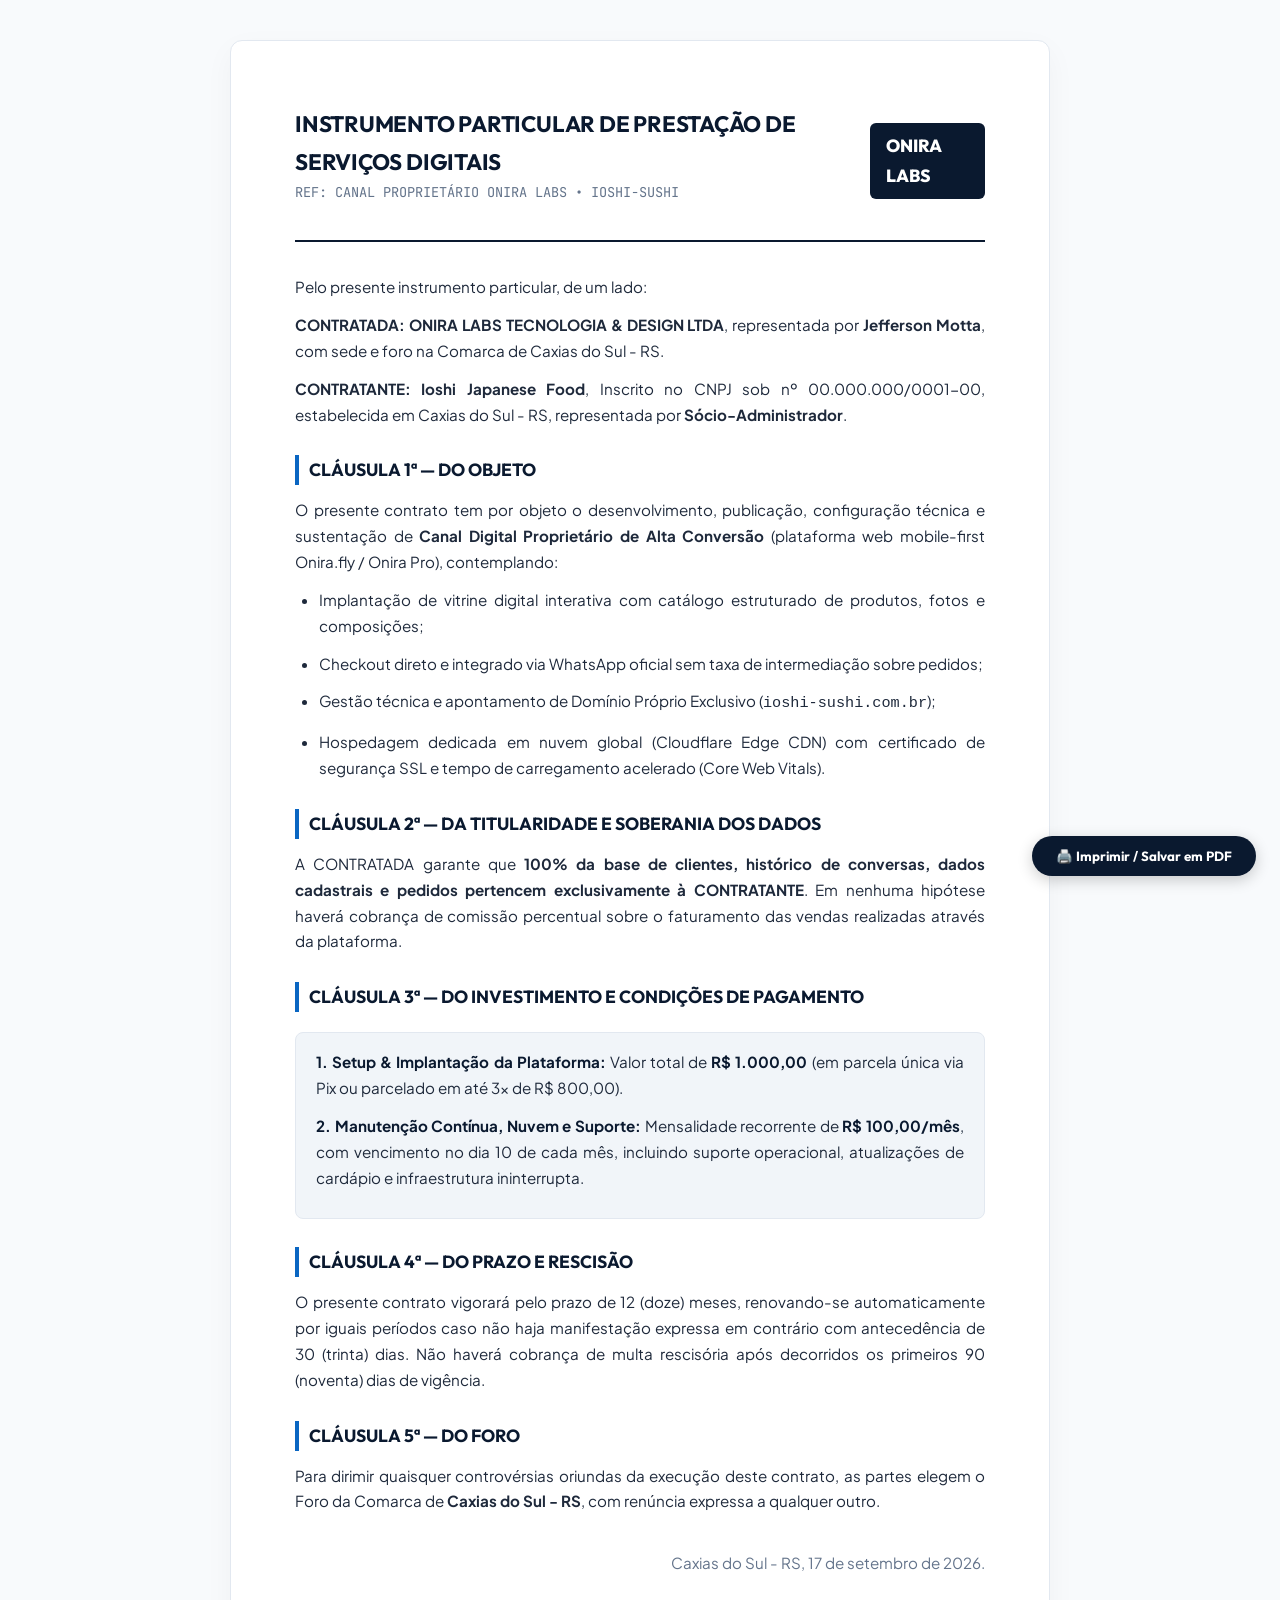
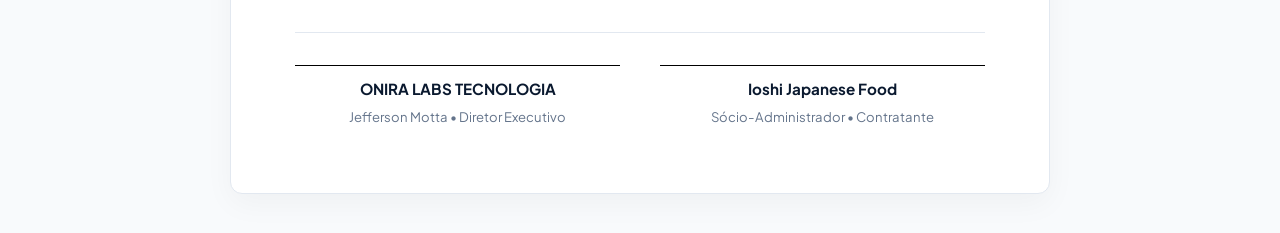
==== contrato.html @ 07093fa5 "commit" ====
<!DOCTYPE html>
<html lang="pt-BR">
<head>
    <meta charset="UTF-8">
    <meta name="viewport" content="width=device-width, initial-scale=1.0">
    <title>Contrato de Prestação de Serviços — Onira Labs &amp; Ioshi Japanese Food</title>
    <link rel="preconnect" href="https://fonts.googleapis.com">
    <link rel="preconnect" href="https://fonts.gstatic.com" crossorigin>
    <link href="https://fonts.googleapis.com/css2?family=Outfit:wght@600;700;800&family=Plus+Jakarta+Sans:wght@400;500;600;700&family=JetBrains+Mono:wght@500;700&display=swap" rel="stylesheet">
    <style>
        :root {
            --primary: #0A66C2;
            --navy: #0A192F;
            --text: #1E293B;
            --muted: #64748B;
            --border: #E2E8F0;
        }
        * { margin: 0; padding: 0; box-sizing: border-box; }
        body {
            font-family: 'Plus Jakarta Sans', sans-serif;
            background: #F8FAFC;
            color: var(--text);
            line-height: 1.7;
            padding: 40px 20px;
        }
        .page-wrap {
            max-width: 820px;
            margin: 0 auto;
            background: #FFFFFF;
            padding: clamp(32px, 6vw, 64px);
            border-radius: 12px;
            border: 1px solid var(--border);
            box-shadow: 0 10px 30px rgba(0,0,0,0.04);
        }
        .contract-header {
            display: flex;
            justify-content: space-between;
            align-items: center;
            border-bottom: 2px solid var(--navy);
            padding-bottom: 24px;
            margin-bottom: 32px;
        }
        .header-title h1 {
            font-family: 'Outfit', sans-serif;
            font-size: 1.4rem;
            color: var(--navy);
            text-transform: uppercase;
            letter-spacing: -0.01em;
        }
        .header-title p {
            font-size: 0.85rem;
            color: var(--muted);
            font-family: 'JetBrains Mono', monospace;
        }
        .brand-seal {
            font-family: 'Outfit', sans-serif;
            font-weight: 800;
            font-size: 1.1rem;
            color: #FFFFFF;
            background: var(--navy);
            padding: 8px 16px;
            border-radius: 6px;
        }
        h2 {
            font-family: 'Outfit', sans-serif;
            font-size: 1.1rem;
            color: var(--navy);
            margin: 28px 0 12px;
            border-left: 4px solid var(--primary);
            padding-left: 10px;
        }
        p, li {
            font-size: 0.95rem;
            margin-bottom: 12px;
            text-align: justify;
        }
        ul {
            padding-left: 24px;
            margin-bottom: 16px;
        }
        .highlight-box {
            background: #F1F5F9;
            border-radius: 8px;
            padding: 16px 20px;
            margin: 20px 0;
            border: 1px solid #E2E8F0;
        }
        .highlight-box strong { color: var(--navy); }
        .signatures {
            display: grid;
            grid-template-columns: 1fr 1fr;
            gap: 40px;
            margin-top: 56px;
            padding-top: 32px;
            border-top: 1px solid var(--border);
        }
        .sig-block {
            text-align: center;
        }
        .sig-line {
            width: 100%;
            height: 1px;
            background: #000;
            margin-bottom: 10px;
        }
        .sig-block b { display: block; font-size: 0.95rem; color: var(--navy); }
        .sig-block span { font-size: 0.82rem; color: var(--muted); }
        
        .print-btn {
            position: fixed;
            bottom: 24px;
            right: 24px;
            background: var(--navy);
            color: #fff;
            border: none;
            padding: 12px 24px;
            border-radius: 999px;
            font-family: 'Outfit', sans-serif;
            font-weight: 700;
            cursor: pointer;
            box-shadow: 0 4px 15px rgba(0,0,0,0.2);
            transition: all 0.2s ease;
        }
        .print-btn:hover { background: var(--primary); transform: translateY(-2px); }

        @media print {
            body { background: #fff; padding: 0; }
            .page-wrap { box-shadow: none; border: none; padding: 0; }
            .print-btn { display: none; }
        }
    </style>
</head>
<body>

    <div class="page-wrap">
        <div class="contract-header">
            <div class="header-title">
                <h1>Instrumento Particular de Prestação de Serviços Digitais</h1>
                <p>REF: CANAL PROPRIETÁRIO ONIRA LABS • IOSHI-SUSHI</p>
            </div>
            <div class="brand-seal">ONIRA LABS</div>
        </div>

        <p>Pelo presente instrumento particular, de um lado:</p>
        <p><strong>CONTRATADA:</strong> <strong>ONIRA LABS TECNOLOGIA &amp; DESIGN LTDA</strong>, representada por <strong>Jefferson Motta</strong>, com sede e foro na Comarca de Caxias do Sul - RS.</p>
        <p><strong>CONTRATANTE:</strong> <strong>Ioshi Japanese Food</strong>, Inscrito no CNPJ sob nº 00.000.000/0001-00, estabelecida em Caxias do Sul - RS, representada por <strong>Sócio-Administrador</strong>.</p>

        <h2>CLÁUSULA 1ª — DO OBJETO</h2>
        <p>O presente contrato tem por objeto o desenvolvimento, publicação, configuração técnica e sustentação de <strong>Canal Digital Proprietário de Alta Conversão</strong> (plataforma web mobile-first Onira.fly / Onira Pro), contemplando:</p>
        <ul>
            <li>Implantação de vitrine digital interativa com catálogo estruturado de produtos, fotos e composições;</li>
            <li>Checkout direto e integrado via WhatsApp oficial sem taxa de intermediação sobre pedidos;</li>
            <li>Gestão técnica e apontamento de Domínio Próprio Exclusivo (<code>ioshi-sushi.com.br</code>);</li>
            <li>Hospedagem dedicada em nuvem global (Cloudflare Edge CDN) com certificado de segurança SSL e tempo de carregamento acelerado (Core Web Vitals).</li>
        </ul>

        <h2>CLÁUSULA 2ª — DA TITULARIDADE E SOBERANIA DOS DADOS</h2>
        <p>A CONTRATADA garante que <strong>100% da base de clientes, histórico de conversas, dados cadastrais e pedidos pertencem exclusivamente à CONTRATANTE</strong>. Em nenhuma hipótese haverá cobrança de comissão percentual sobre o faturamento das vendas realizadas através da plataforma.</p>

        <h2>CLÁUSULA 3ª — DO INVESTIMENTO E CONDIÇÕES DE PAGAMENTO</h2>
        <div class="highlight-box">
            <p><strong>1. Setup &amp; Implantação da Plataforma:</strong> Valor total de <strong>R$ 1.000,00</strong> (em parcela única via Pix ou parcelado em até 3x de R$ 800,00).</p>
            <p style="margin-top: 8px;"><strong>2. Manutenção Contínua, Nuvem e Suporte:</strong> Mensalidade recorrente de <strong>R$ 100,00/mês</strong>, com vencimento no dia 10 de cada mês, incluindo suporte operacional, atualizações de cardápio e infraestrutura ininterrupta.</p>
        </div>

        <h2>CLÁUSULA 4ª — DO PRAZO E RESCISÃO</h2>
        <p>O presente contrato vigorará pelo prazo de 12 (doze) meses, renovando-se automaticamente por iguais períodos caso não haja manifestação expressa em contrário com antecedência de 30 (trinta) dias. Não haverá cobrança de multa rescisória após decorridos os primeiros 90 (noventa) dias de vigência.</p>

        <h2>CLÁUSULA 5ª — DO FORO</h2>
        <p>Para dirimir quaisquer controvérsias oriundas da execução deste contrato, as partes elegem o Foro da Comarca de <strong>Caxias do Sul - RS</strong>, com renúncia expressa a qualquer outro.</p>

        <p style="margin-top: 36px; text-align: right; color: var(--muted);">Caxias do Sul - RS, 17 de setembro de 2026.</p>

        <div class="signatures">
            <div class="sig-block">
                <div class="sig-line"></div>
                <b>ONIRA LABS TECNOLOGIA</b>
                <span>Jefferson Motta • Diretor Executivo</span>
            </div>
            <div class="sig-block">
                <div class="sig-line"></div>
                <b>Ioshi Japanese Food</b>
                <span>Sócio-Administrador • Contratante</span>
            </div>
        </div>
    </div>

    <button type="button" class="print-btn" onclick="window.print()">🖨️ Imprimir / Salvar em PDF</button>

</body>
</html>
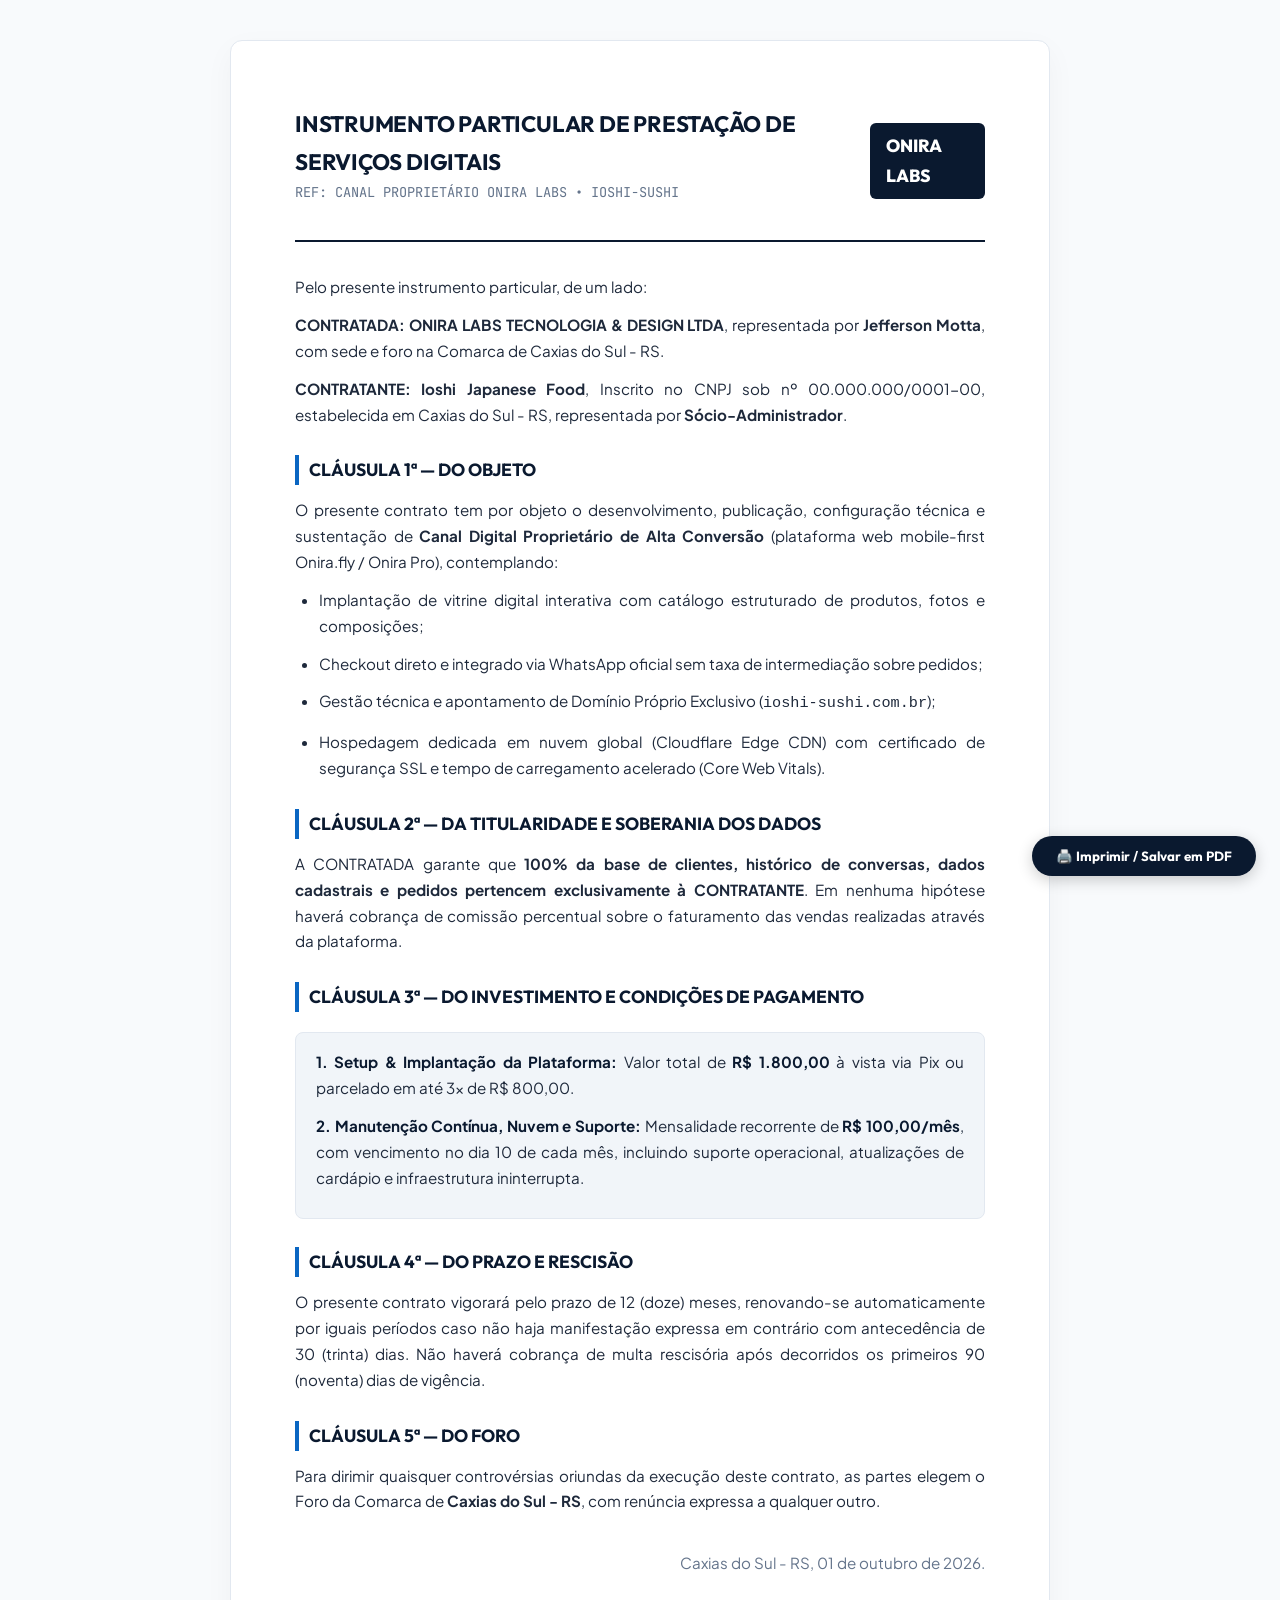
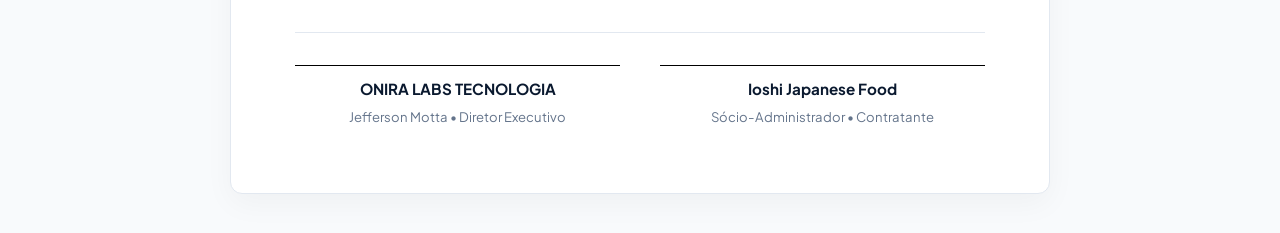
==== commit b8a96e5f: "fix(ioshi-sushi): harmoniza contrato, cliente.json e proposta na paleta champagne gold e condicoes 1" ====
--- a/contrato.html
+++ b/contrato.html
@@ -159,7 +159,7 @@
 
         <h2>CLÁUSULA 3ª — DO INVESTIMENTO E CONDIÇÕES DE PAGAMENTO</h2>
         <div class="highlight-box">
-            <p><strong>1. Setup &amp; Implantação da Plataforma:</strong> Valor total de <strong>R$ 1.000,00</strong> (em parcela única via Pix ou parcelado em até 3x de R$ 800,00).</p>
+            <p><strong>1. Setup &amp; Implantação da Plataforma:</strong> Valor total de <strong>R$ 1.800,00</strong> à vista via Pix ou parcelado em até 3x de R$ 800,00.</p>
             <p style="margin-top: 8px;"><strong>2. Manutenção Contínua, Nuvem e Suporte:</strong> Mensalidade recorrente de <strong>R$ 100,00/mês</strong>, com vencimento no dia 10 de cada mês, incluindo suporte operacional, atualizações de cardápio e infraestrutura ininterrupta.</p>
         </div>
 
@@ -169,7 +169,7 @@
         <h2>CLÁUSULA 5ª — DO FORO</h2>
         <p>Para dirimir quaisquer controvérsias oriundas da execução deste contrato, as partes elegem o Foro da Comarca de <strong>Caxias do Sul - RS</strong>, com renúncia expressa a qualquer outro.</p>
 
-        <p style="margin-top: 36px; text-align: right; color: var(--muted);">Caxias do Sul - RS, 17 de setembro de 2026.</p>
+        <p style="margin-top: 36px; text-align: right; color: var(--muted);">Caxias do Sul - RS, 01 de outubro de 2026.</p>
 
         <div class="signatures">
             <div class="sig-block">
